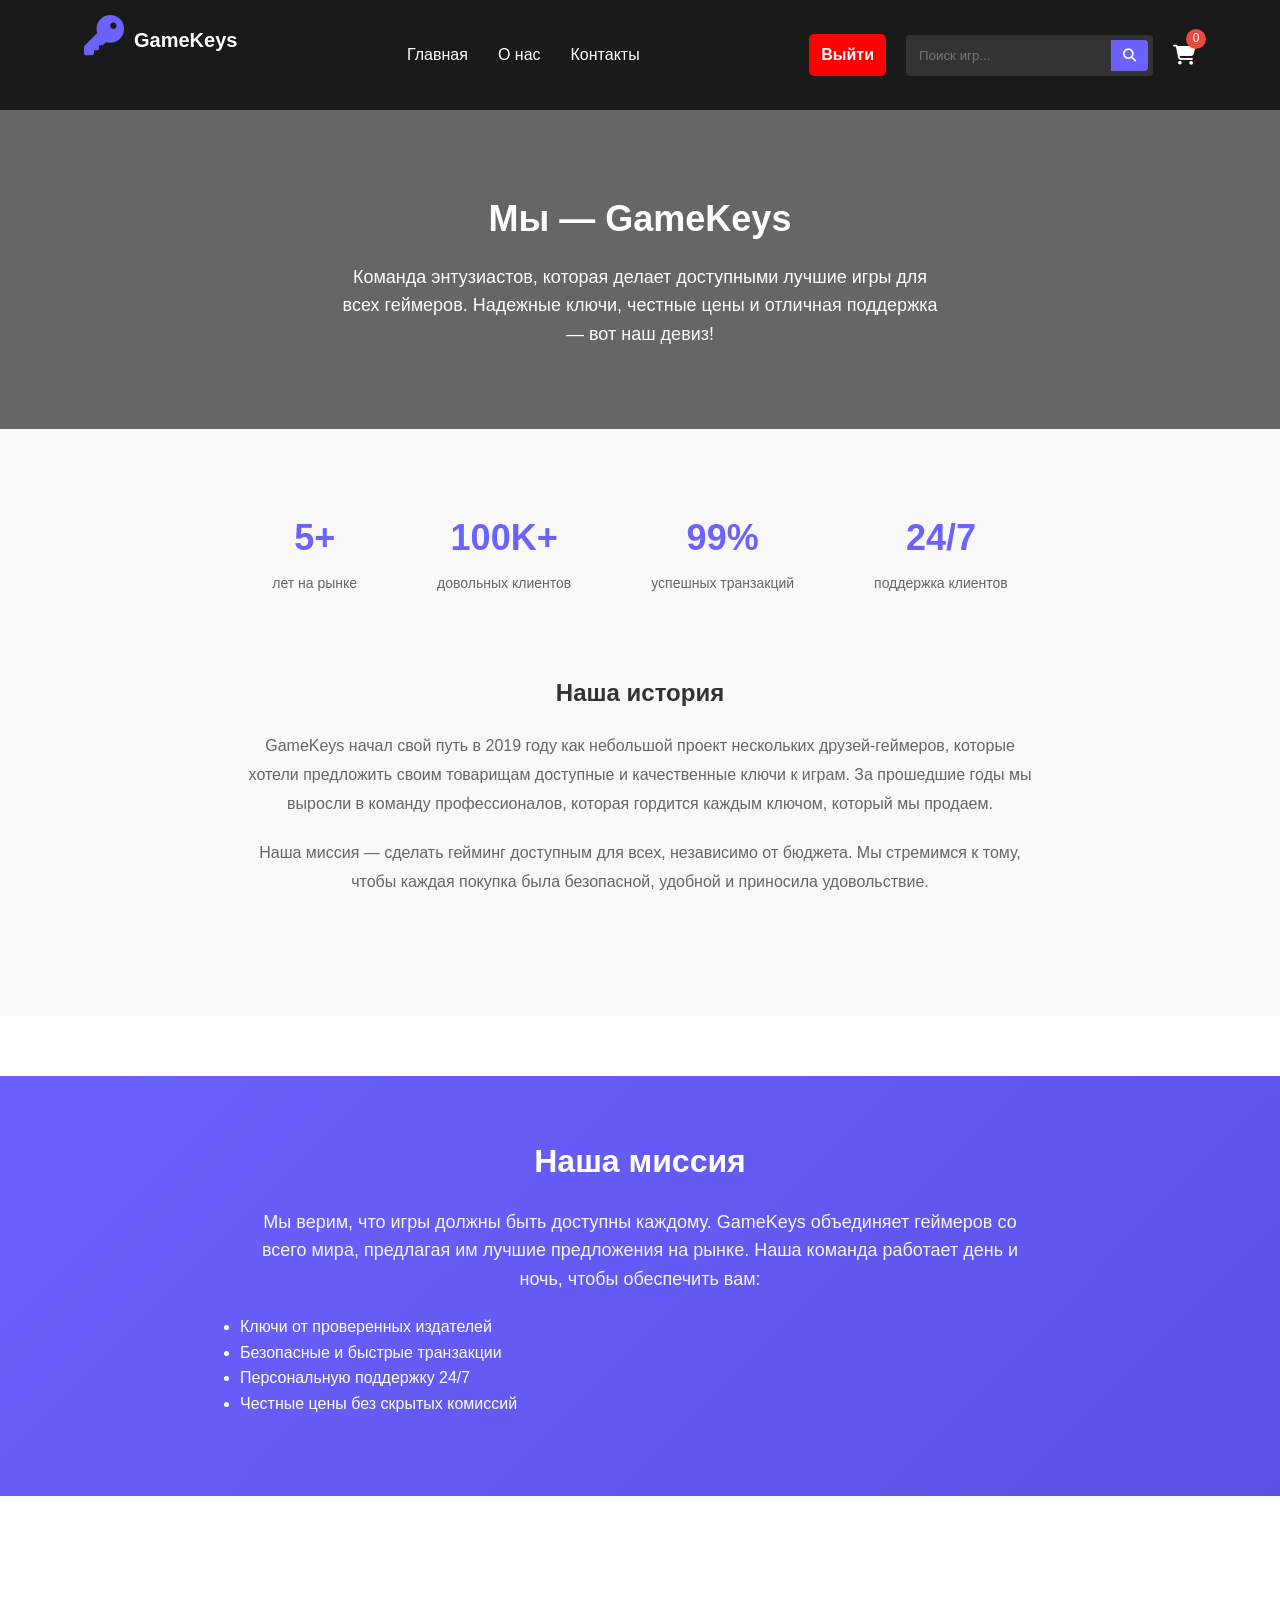
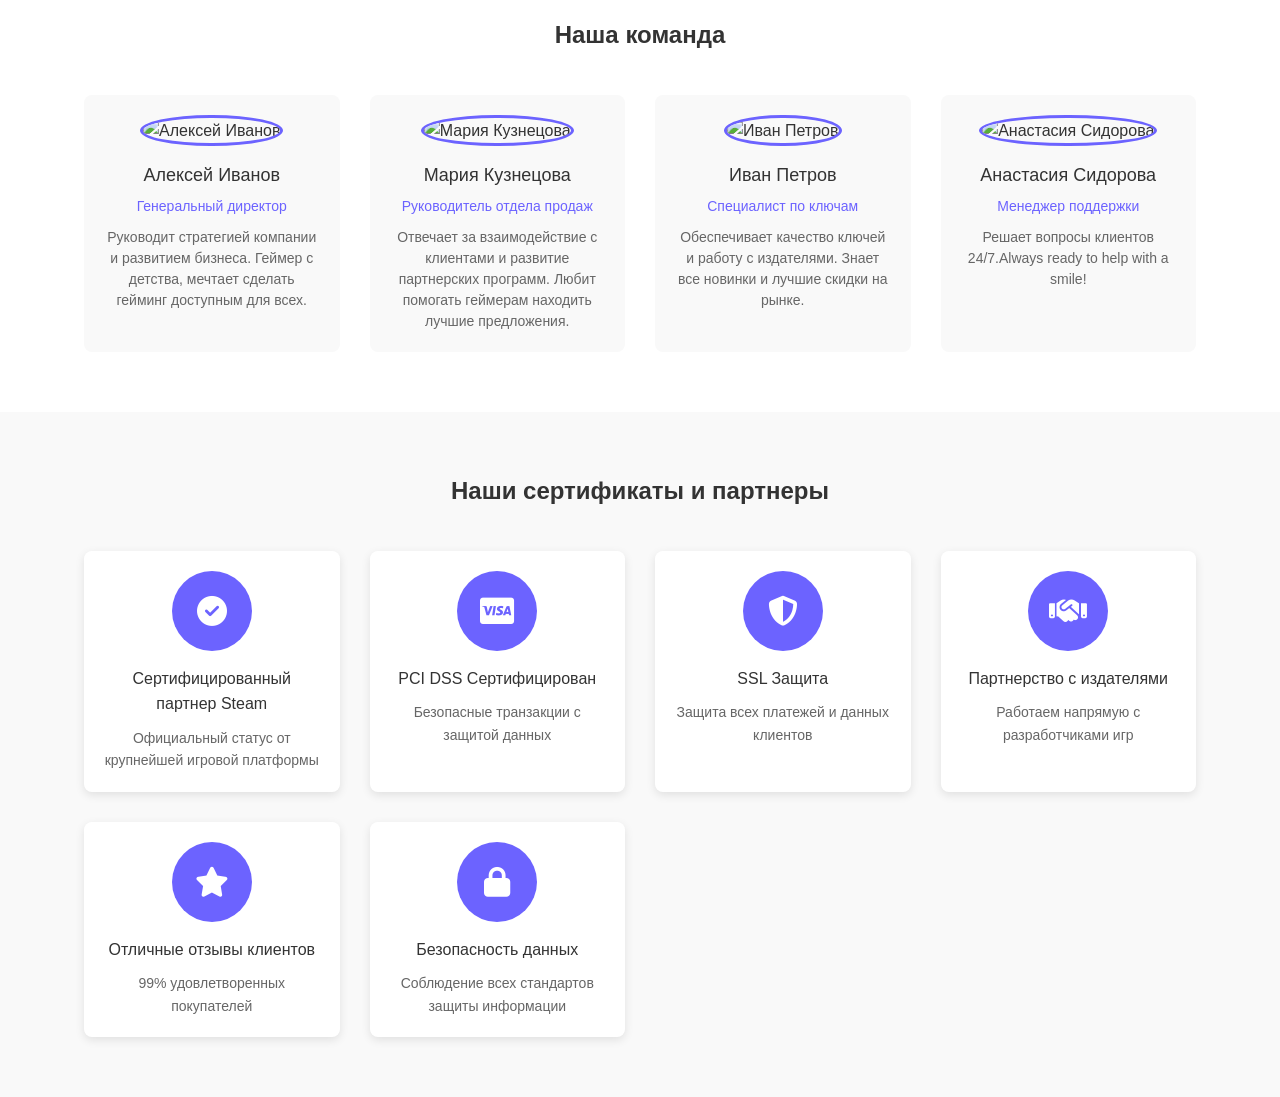
==== About.html @ 312d2781 "Добавлены страницы 'О нас' и 'Контакты'" ====
<!DOCTYPE html>
<html lang="ru">
<head>
    <meta charset="UTF-8">
    <meta name="viewport" content="width=device-width, initial-scale=1.0">
    <title>GameKeys - О нас</title>
    <link rel="stylesheet" href="Style.css">
    <link rel="stylesheet" href="https://cdnjs.cloudflare.com/ajax/libs/font-awesome/6.4.0/css/all.min.css">
    <style>
        /* Дополнительные стили для страницы "О нас" */
        .about-banner {
            background: linear-gradient(rgba(0, 0, 0, 0.6), rgba(0, 0, 0, 0.6)),
                        url('https://via.placeholder.com/1920x400/1a1a2e/ffffff?text=О+нас');
            background-size: cover;
            background-position: center;
            color: white;
            padding: 80px 0;
            text-align: center;
        }

        .about-banner h2 {
            font-size: 36px;
            margin-bottom: 15px;
        }

        .about-banner p {
            font-size: 18px;
            max-width: 600px;
            margin: 0 auto;
            line-height: 1.6;
        }

        .about-content {
            padding: 60px 0;
            background: #f9f9f9;
        }

        .about-stats {
            display: flex;
            justify-content: center;
            gap: 40px;
            margin-bottom: 60px;
            flex-wrap: wrap;
        }

        .stat-item {
            text-align: center;
            padding: 20px;
        }

        .stat-number {
            font-size: 36px;
            font-weight: bold;
            color: #6C63FF;
            margin-bottom: 5px;
        }

        .stat-label {
            color: #666;
            font-size: 14px;
        }

        .about-text {
            max-width: 800px;
            margin: 0 auto 60px;
            text-align: center;
        }

        .about-text h3 {
            color: #333;
            margin-bottom: 20px;
            font-size: 24px;
        }

        .about-text p {
            color: #666;
            margin-bottom: 20px;
            line-height: 1.8;
            font-size: 16px;
        }

        .team-section {
            padding: 60px 0;
            background: white;
        }

        .team-grid {
            display: grid;
            grid-template-columns: repeat(auto-fill, minmax(250px, 1fr));
            gap: 30px;
            margin-top: 40px;
        }

        .team-member {
            text-align: center;
            background: #f9f9f9;
            padding: 20px;
            border-radius: 8px;
            transition: transform 0.3s;
        }

        .team-member:hover {
            transform: translateY(-5px);
        }

        .team-photo {
            width: 120px;
            height: 120px;
            border-radius: 50%;
            object-fit: cover;
            margin: 0 auto 15px;
            border: 3px solid #6C63FF;
        }

        .team-name {
            font-size: 18px;
            color: #333;
            margin-bottom: 5px;
        }

        .team-role {
            color: #6C63FF;
            font-size: 14px;
            margin-bottom: 10px;
        }

        .team-description {
            color: #666;
            font-size: 14px;
            line-height: 1.5;
        }

        .certificates-section {
            padding: 60px 0;
            background: #f9f9f9;
        }

        .certificates-grid {
            display: grid;
            grid-template-columns: repeat(auto-fill, minmax(200px, 1fr));
            gap: 30px;
            margin-top: 40px;
        }

        .certificate-item {
            background: white;
            padding: 20px;
            border-radius: 8px;
            text-align: center;
            box-shadow: 0 3px 10px rgba(0, 0, 0, 0.1);
            transition: transform 0.3s;
        }

        .certificate-item:hover {
            transform: translateY(-5px);
        }

        .certificate-icon {
            width: 80px;
            height: 80px;
            margin: 0 auto 15px;
            background: #6C63FF;
            border-radius: 50%;
            display: flex;
            align-items: center;
            justify-content: center;
            color: white;
            font-size: 30px;
        }

        .certificate-name {
            font-size: 16px;
            color: #333;
            margin-bottom: 10px;
        }

        .testimonials-section {
            padding: 60px 0;
            background: white;
            text-align: center;
        }

        .testimonials-grid {
            display: grid;
            grid-template-columns: repeat(auto-fill, minmax(300px, 1fr));
            gap: 30px;
            margin-top: 40px;
        }

        .testimonial-item {
            background: #f9f9f9;
            padding: 25px;
            border-radius: 8px;
            text-align: left;
        }

        .testimonial-text {
            color: #666;
            margin-bottom: 15px;
            line-height: 1.6;
            font-style: italic;
        }

        .testimonial-author {
            display: flex;
            align-items: center;
        }

        .author-avatar {
            width: 40px;
            height: 40px;
            border-radius: 50%;
            object-fit: cover;
            margin-right: 12px;
        }

        .author-info h5 {
            color: #333;
            font-size: 14px;
            margin-bottom: 3px;
        }

        .author-role {
            color: #666;
            font-size: 12px;
        }

        .mission-statement {
            background: linear-gradient(135deg, #6C63FF, #5A51E6);
            color: white;
            padding: 60px 0;
            text-align: center;
            margin: 60px 0;
        }

        .mission-statement h2 {
            font-size: 32px;
            margin-bottom: 20px;
        }

        .mission-statement p {
            font-size: 18px;
            max-width: 800px;
            margin: 0 auto;
            opacity: 0.95;
        }

        /* Анимации */
        @keyframes fadeIn {
            from { opacity: 0; transform: translateY(20px); }
            to { opacity: 1; transform: translateY(0); }
        }

        .fade-in {
            animation: fadeIn 0.6s ease forwards;
        }

        .team-member, .certificate-item, .testimonial-item {
            opacity: 0;
        }

        .team-member:nth-child(1), .certificate-item:nth-child(1), .testimonial-item:nth-child(1) {
            animation-delay: 0.2s;
        }

        .team-member:nth-child(2), .certificate-item:nth-child(2), .testimonial-item:nth-child(2) {
            animation-delay: 0.4s;
        }

        .team-member:nth-child(3), .certificate-item:nth-child(3), .testimonial-item:nth-child(3) {
            animation-delay: 0.6s;
        }

        .team-member:nth-child(4), .certificate-item:nth-child(4), .testimonial-item:nth-child(4) {
            animation-delay: 0.8s;
        }
    </style>
</head>
<body>
    <header>
        <div class="container">
            <div class="logo">
                <i class="fas fa-key"></i>
                <h1>GameKeys</h1>
            </div>
            <nav>
                <ul>
                    <li><a href="Index.html">Главная</a></li>
                    <li><a href="About.html">О нас</a></li>
                    <li><a href="Contacts.html">Контакты</a></li>
                </ul>
            </nav>
            <div class="header-buttons">
                <div class="user-info" id="userInfo">
                    <span id="userName"></span>
                    <button class="btn logout-btn" id="logoutBtn">Выйти</button>
                </div>
                <div class="search-bar">
                    <input type="text" id="searchInput" placeholder="Поиск игр...">
                    <button id="searchButton"><i class="fas fa-search"></i></button>
                </div>
                <div class="cart-icon" id="cartIcon">
                    <i class="fas fa-shopping-cart"></i>
                    <span class="cart-count" id="cartCount">0</span>
                </div>
            </div>
        </div>
    </header>

    <section class="about-banner">
        <div class="container">
            <h2>Мы — GameKeys</h2>
            <p>Команда энтузиастов, которая делает доступными лучшие игры для всех геймеров. Надежные ключи, честные цены и отличная поддержка — вот наш девиз!</p>
        </div>
    </section>

    <section class="about-content">
        <div class="container">
            <div class="about-stats">
                <div class="stat-item fade-in">
                    <div class="stat-number">5+</div>
                    <div class="stat-label">лет на рынке</div>
                </div>
                <div class="stat-item fade-in">
                    <div class="stat-number">100K+</div>
                    <div class="stat-label">довольных клиентов</div>
                </div>
                <div class="stat-item fade-in">
                    <div class="stat-number">99%</div>
                    <div class="stat-label">успешных транзакций</div>
                </div>
                <div class="stat-item fade-in">
                    <div class="stat-number">24/7</div>
                    <div class="stat-label">поддержка клиентов</div>
                </div>
            </div>

            <div class="about-text fade-in">
                <h3>Наша история</h3>
                <p>GameKeys начал свой путь в 2019 году как небольшой проект нескольких друзей-геймеров, которые хотели предложить своим товарищам доступные и качественные ключи к играм. За прошедшие годы мы выросли в команду профессионалов, которая гордится каждым ключом, который мы продаем.</p>
                <p>Наша миссия — сделать гейминг доступным для всех, независимо от бюджета. Мы стремимся к тому, чтобы каждая покупка была безопасной, удобной и приносила удовольствие.</p>
            </div>
        </div>
    </section>

    <section class="mission-statement">
        <div class="container">
            <h2>Наша миссия</h2>
            <p>Мы верим, что игры должны быть доступны каждому. GameKeys объединяет геймеров со всего мира, предлагая им лучшие предложения на рынке. Наша команда работает день и ночь, чтобы обеспечить вам:</p>
            <ul style="text-align: left; max-width: 800px; margin: 20px auto; color: white;">
                <li>Ключи от проверенных издателей</li>
                <li>Безопасные и быстрые транзакции</li>
                <li>Персональную поддержку 24/7</li>
                <li>Честные цены без скрытых комиссий</li>
            </ul>
        </div>
    </section>

    <section class="team-section">
        <div class="container">
            <h2 style="text-align: center; margin-bottom: 40px;">Наша команда</h2>
            <div class="team-grid">
                <div class="team-member fade-in">
                    <img src="https://via.placeholder.com/120" alt="Алексей Иванов" class="team-photo">
                    <div class="team-name">Алексей Иванов</div>
                    <div class="team-role">Генеральный директор</div>
                    <div class="team-description">Руководит стратегией компании и развитием бизнеса. Геймер с детства, мечтает сделать гейминг доступным для всех.</div>
                </div>
                <div class="team-member fade-in">
                    <img src="https://via.placeholder.com/120" alt="Мария Кузнецова" class="team-photo">
                    <div class="team-name">Мария Кузнецова</div>
                    <div class="team-role">Руководитель отдела продаж</div>
                    <div class="team-description">Отвечает за взаимодействие с клиентами и развитие партнерских программ. Любит помогать геймерам находить лучшие предложения.</div>
                </div>
                <div class="team-member fade-in">
                    <img src="https://via.placeholder.com/120" alt="Иван Петров" class="team-photo">
                    <div class="team-name">Иван Петров</div>
                    <div class="team-role">Специалист по ключам</div>
                    <div class="team-description">Обеспечивает качество ключей и работу с издателями. Знает все новинки и лучшие скидки на рынке.</div>
                </div>
                <div class="team-member fade-in">
                    <img src="https://via.placeholder.com/120" alt="Анастасия Сидорова" class="team-photo">
                    <div class="team-name">Анастасия Сидорова</div>
                    <div class="team-role">Менеджер поддержки</div>
                    <div class="team-description">Решает вопросы клиентов 24/7.Always ready to help with a smile!</div>
                </div>
            </div>
        </div>
    </section>

    <section class="certificates-section">
        <div class="container">
            <h2 style="text-align: center; margin-bottom: 40px;">Наши сертификаты и партнеры</h2>
            <div class="certificates-grid">
                <div class="certificate-item fade-in">
                    <div class="certificate-icon"><i class="fas fa-check-circle"></i></div>
                    <div class="certificate-name">Сертифицированный партнер Steam</div>
                    <p style="color: #666; font-size: 14px;">Официальный статус от крупнейшей игровой платформы</p>
                </div>
                <div class="certificate-item fade-in">
                    <div class="certificate-icon"><i class="fab fa-cc-visa"></i></div>
                    <div class="certificate-name">PCI DSS Сертифицирован</div>
                    <p style="color: #666; font-size: 14px;">Безопасные транзакции с защитой данных</p>
                </div>
                <div class="certificate-item fade-in">
                    <div class="certificate-icon"><i class="fas fa-shield-alt"></i></div>
                    <div class="certificate-name">SSL Защита</div>
                    <p style="color: #666; font-size: 14px;">Защита всех платежей и данных клиентов</p>
                </div>
                <div class="certificate-item fade-in">
                    <div class="certificate-icon"><i class="fas fa-handshake"></i></div>
                    <div class="certificate-name">Партнерство с издателями</div>
                    <p style="color: #666; font-size: 14px;">Работаем напрямую с разработчиками игр</p>
                </div>
                <div class="certificate-item fade-in">
                    <div class="certificate-icon"><i class="fas fa-star"></i></div>
                    <div class="certificate-name">Отличные отзывы клиентов</div>
                    <p style="color: #666; font-size: 14px;">99% удовлетворенных покупателей</p>
                </div>
                <div class="certificate-item fade-in">
                    <div class="certificate-icon"><i class="fas fa-lock"></i></div>
                    <div class="certificate-name">Безопасность данных</div>
                    <p style="color: #666; font-size: 14px;">Соблюдение всех стандартов защиты информации</p>
                </div>
            </div>
        </div>
    </section>
---- Style.css ----
/* Сброс стилей */
* {
    margin: 0;
    padding: 0;
    box-sizing: border-box;
    font-family: 'Segoe UI', Tahoma, Geneva, Verdana, sans-serif;
}

body {
    line-height: 1.6;
    color: #333;
}

/* Контейнер */
.container {
    width: 90%;
    max-width: 1200px;
    margin: 0 auto;
    padding: 0 20px;
}

/* Заголовок */
header {
    background: #1a1a1a;
    color: white;
    padding: 15px 0;
    position: sticky;
    top: 0;
    z-index: 100;
}

header .container {
    display: flex;
    justify-content: space-between;
    align-items: center;
}

.logo {
    display: flex;
    align-items: center;
    gap: 10px;
}

.logo i {
    font-size: 24px;
    color: #6C63FF; /* Синий цвет для ключа */
}

.logo h1 {
    font-size: 20px;
}

nav ul {
    display: flex;
    list-style: none;
    gap: 30px;
}

nav a {
    color: white;
    text-decoration: none;
    font-weight: 500;
    transition: color 0.3s;
}

nav a:hover {
    color: #6C63FF;
}

.search-bar {
    display: flex;
    align-items: center;
}

.search-bar input {
    padding: 8px 15px;
    border: none;
    border-radius: 20px 0 0 20px;
    width: 200px;
}

.search-bar button {
    padding: 8px 15px;
    background: #6C63FF;
    border: none;
    border-radius: 0 20px 20px 0;
    color: white;
    cursor: pointer;
}

/* Героический блок */
.hero {
    background: linear-gradient(rgba(0, 0, 0, 0.7), rgba(0, 0, 0, 0.7)), url('https://via.placeholder.com/1920x600/1a1a2e/ffffff?text=Game+Keys+Background');
    background-size: cover;
    background-position: center;
    color: white;
    padding: 100px 0;
    text-align: center;
}

.hero h2 {
    font-size: 36px;
    margin-bottom: 15px;
}

.hero p {
    font-size: 18px;
    margin-bottom: 25px;
    max-width: 600px;
    margin-left: auto;
    margin-right: auto;
}

.btn {
    display: inline-block;
    padding: 12px 30px;
    background: #6C63FF;
    color: white;
    text-decoration: none;
    border-radius: 5px;
    font-weight: bold;
    transition: background 0.3s;
}

.btn:hover {
    background: #5a51e6;
}

/* Раздел игр */
.games {
    padding: 60px 0;
}

.games h2 {
    text-align: center;
    margin-bottom: 40px;
    font-size: 28px;
}

.game-grid {
    display: grid;
    grid-template-columns: repeat(auto-fill, minmax(280px, 1fr));
    gap: 25px;
}

.game-card {
    background: white;
    border-radius: 8px;
    overflow: hidden;
    box-shadow: 0 5px 15px rgba(0, 0, 0, 0.1);
    transition: transform 0.3s, box-shadow 0.3s;
}

.game-card:hover {
    transform: translateY(-5px);
    box-shadow: 0 10px 25px rgba(0, 0, 0, 0.15);
}

.game-image {
    height: 300px;
    overflow: hidden;
}

.game-image img {
    width: 100%;
    height: 100%;
    object-fit: cover;
    transition: transform 0.5s;
}

.game-card:hover .game-image img {
    transform: scale(1.05);
}

.game-details {
    padding: 20px;
}

.game-details h3 {
    margin-bottom: 10px;
    font-size: 18px;
}

.price {
    font-size: 20px;
    font-weight: bold;
    color: #6C63FF;
}

.original-price {
    text-decoration: line-through;
    color: #999;
    font-size: 16px;
    margin-left: 5px;
}

.discount {
    color: #e74c3c;
    font-weight: bold;
    margin: 10px 0;
}

.game-details .btn {
    width: 100%;
    padding: 10px;
    margin-top: 15px;
}

/* Подвал */
footer {
    background: #1a1a1a;
    color: white;
    padding: 40px 0 20px;
}

.footer-content {
    display: flex;
    justify-content: space-between;
    flex-wrap: wrap;
    gap: 30px;
}

.footer-logo {
    flex: 1;
    min-width: 200px;
}

.footer-logo i {
    font-size: 24px;
    color: #6C63FF;
}

.footer-logo h3 {
    font-size: 20px;
    margin-top: 10px;
}

.footer-links h4,
.social h4 {
    font-size: 18px;
    margin-bottom: 20px;
}

.footer-links ul,
.social ul {
    list-style: none;
}

.footer-links li,
.social li {
    margin-bottom: 10px;
}

.footer-links a,
.social a {
    color: #ccc;
    text-decoration: none;
    transition: color 0.3s;
}

.footer-links a:hover,
.social a:hover {
    color: #6C63FF;
}

.social ul {
    display: flex;
    gap: 15px;
}

.social a {
    color: #6C63FF;
    font-size: 20px;
}

.copyright {
    text-align: center;
    margin-top: 30px;
    padding-top: 20px;
    border-top: 1px solid #333;
    color: #999;
    font-size: 14px;
}

/* Отзывчивый дизайн */
@media (max-width: 768px) {
    header .container {
        flex-direction: column;
        gap: 20px;
    }

    nav ul {
        gap: 20px;
    }

    .search-bar {
        width: 100%;
        margin-top: 15px;
    }

    .search-bar input {
        width: 100%;
        border-radius: 20px;
    }

    .search-bar button {
        border-radius: 0 20px 20px 0;
        padding-left: 0;
    }

    .hero h2 {
        font-size: 28px;
    }

    .game-grid {
        grid-template-columns: 1fr;
    }

    .footer-content {
        flex-direction: column;
    }

    footer {
        padding: 20px 0;
    }

    .copyright {
        padding-top: 10px;
    }
}

/* ... (все предыдущие стили остаются без изменений) */

/* Кнопки в шапке */
.header-buttons {
    display: flex;
    align-items: center;
    gap: 20px;
}

.cart-icon {
    position: relative;
    cursor: pointer;
    color: white;
    font-size: 20px;
}

.cart-count {
    position: absolute;
    top: -10px;
    right: -10px;
    background: #e74c3c;
    color: white;
    border-radius: 50%;
    width: 20px;
    height: 20px;
    display: flex;
    align-items: center;
    justify-content: center;
    font-size: 12px;
}

/* Модальное окно корзины */
.cart-modal {
    display: none;
    position: fixed;
    top: 0;
    left: 0;
    width: 100%;
    height: 100%;
    background: rgba(0, 0, 0, 0.5);
    z-index: 1000;
    overflow-y: auto;
}

.cart-content {
    background: white;
    margin: 20px auto;
    width: 90%;
    max-width: 500px;
    border-radius: 8px;
    overflow: hidden;
    position: relative;
}

.close-cart {
    position: absolute;
    top: 10px;
    right: 10px;
    font-size: 24px;
    cursor: pointer;
    color: #666;
}

.cart-content h2 {
    padding: 15px 20px;
    border-bottom: 1px solid #eee;
    text-align: center;
}

.cart-items {
    padding: 20px;
}

.cart-item {
    display: flex;
    margin-bottom: 15px;
    padding-bottom: 15px;
    border-bottom: 1px solid #eee;
}

.cart-item:nth-last-child(1) {
    border-bottom: none;
}

.cart-item-image {
    width: 60px;
    height: 60px;
    object-fit: cover;
    margin-right: 15px;
}

.cart-item-info h4 {
    font-size: 16px;
    margin-bottom: 5px;
}

.cart-item-price {
    font-weight: bold;
    color: #6C63FF;
}

.remove-item {
    margin-left: auto;
    color: #e74c3c;
    background: none;
    border: none;
    cursor: pointer;
    font-size: 18px;
}

.cart-total {
    padding: 15px 20px;
    background: #f9f9f9;
    text-align: center;
}

.cart-total p {
    font-size: 18px;
    margin-bottom: 15px;
}

.checkout-btn {
    width: 100%;
    background: #6C63FF;
    padding: 12px;
    font-size: 16px;
}

/* Кнопка "В корзину" */
.add-to-cart {
    background: #6C63FF;
    margin-top: 15px;
}

/* Адаптация для мобильных устройств */
@media (max-width: 768px) {
    .header-buttons {
        gap: 10px;
    }

    .cart-modal {
        margin: 0 10px;
    }
}
/* Поле поиска */
.search-bar {
    display: flex;
    align-items: center;
    max-width: 300px;
    background: #333;
    border-radius: 4px;
    padding: 5px;
}

.search-bar input {
    flex: 1;
    padding: 8px;
    border: none;
    background: transparent;
    color: white;
    outline: none;
}

.search-bar button {
    background: #6C63FF;
    border: none;
    padding: 8px 12px;
    border-radius: 0 4px 4px 0;
    cursor: pointer;
    color: white;
}

/* Выделение найденных игр */
.game-card.highlight {
    border: 2px solid #6C63FF;
    transform: scale(1.02);
    transition: transform 0.2s;
}

/* Стиль для страницы входа */
.login-container {
    display: flex;
    justify-content: center;
    align-items: center;
    min-height: 100vh;
    background: linear-gradient(135deg, #1a1a2e 0%, #16213e 100%);
    color: white;
}

.login-box {
    background: rgba(30, 41, 59, 0.9);
    padding: 40px;
    border-radius: 10px;
    width: 100%;
    max-width: 450px;
    box-shadow: 0 10px 30px rgba(0, 0, 0, 0.3);
}

.logo {
    text-align: center;
    margin-bottom: 30px;
}

.logo i {
    font-size: 40px;
    color: #6C63FF;
    margin-bottom: 10px;
}

.tabs {
    display: flex;
    margin-bottom: 20px;
    border-bottom: 1px solid rgba(255, 255, 255, 0.1);
}

.tab-btn {
    flex: 1;
    padding: 10px 20px;
    background: none;
    border: none;
    color: #aaa;
    cursor: pointer;
    font-size: 16px;
    transition: all 0.3s;
}

.tab-btn.active {
    color: #6C63FF;
    border-bottom: 2px solid #6C63FF;
}

.tab-content {
    display: none;
}

.tab-content.active {
    display: block;
}

.input-group {
    position: relative;
    margin-bottom: 20px;
}

.input-group input {
    width: 100%;
    padding: 12px 15px 12px 40px;
    background: rgba(255, 255, 255, 0.1);
    border: 1px solid rgba(255, 255, 255, 0.2);
    border-radius: 5px;
    color: white;
    font-size: 16px;
    transition: all 0.3s;
}

.input-group input:focus {
    outline: none;
    border-color: #6C63FF;
}

.toggle-password {
    position: absolute;
    right: 20px;
    top: 50%;
    transform: translateY(-50%);
    cursor: pointer;
    color: #aaa;
}

.forgot-password {
    text-align: center;
    margin-top: 15px;
    font-size: 14px;
}

.forgot-password a {
    color: #6C63FF;
    text-decoration: none;
}

.btn {
    width: 100%;
    padding: 12px;
    border: none;
    border-radius: 5px;
    font-size: 16px;
    cursor: pointer;
    transition: all 0.3s;
}

.login-btn {
    background: #6C63FF;
    color: white;
    margin-top: 10px;
}

.register-btn {
    background: #4CAF50;
    color: white;
    margin-top: 10px;
}

.btn:hover {
    opacity: 0.9;
}

.user-info {
    display: none;
    flex-direction: column;
    align-items: center;
}

.user-info.signed-in {
    display: flex;
}

.user-info.signed-in button {
    background: #e74c3c;
    margin-top: 5px;
}

@media (min-width: 768px) {
    .user-info {
        display: flex;
    }

    .user-info.signed-in {
        display: flex;
    }
}

/* Баннер контактов */
.contacts-banner {
    background: linear-gradient(rgba(0, 0, 0, 0.7), rgba(0, 0, 0, 0.7)), url('https://via.placeholder.com/1920x400/1a1a2e/ffffff?text=GameKeys+Contacts');
    background-size: cover;
    background-position: center;
    color: white;
    padding: 80px 0;
    text-align: center;
}

.contacts-banner h2 {
    font-size: 36px;
    margin-bottom: 15px;
}

.contacts-banner p {
    font-size: 18px;
    max-width: 600px;
    margin: 0 auto;
}

/* Раздел контактов */
.contacts-content {
    padding: 60px 0;
    background: #f9f9f9;
}

.contacts-grid {
    display: grid;
    grid-template-columns: 1fr 1fr;
    gap: 40px;
}

.contact-info {
    background: white;
    padding: 30px;
    border-radius: 8px;
    box-shadow: 0 3px 10px rgba(0, 0, 0, 0.1);
}

.contact-item {
    display: flex;
    margin-bottom: 20px;
}

.contact-item i {
    font-size: 24px;
    color: #6C63FF;
    min-width: 50px;
    margin-right: 15px;
    flex-shrink: 0;
}

.contact-item div {
    flex: 1;
}

.contact-item h4 {
    color: #333;
    margin-bottom: 5px;
    font-size: 16px;
}

.contact-item p {
    color: #666;
    font-size: 14px;
}

.social-links {
    margin-top: 30px;
    border-top: 1px solid #eee;
    padding-top: 20px;
}

.social-links h4 {
    color: #333;
    margin-bottom: 15px;
}

.social-icons {
    display: flex;
    gap: 15px;
}

.social-icons a {
    color: #6C63FF;
    font-size: 20px;
    transition: color 0.3s;
}

.social-icons a:hover {
    color: #5a51e6;
}

/* Форма обратной связи */
.contact-form {
    background: white;
    padding: 30px;
    border-radius: 8px;
    box-shadow: 0 3px 10px rgba(0, 0, 0, 0.1);
}

.contact-form h3 {
    margin-bottom: 20px;
    color: #333;
}

.form-group {
    margin-bottom: 20px;
}

.form-group input,
.form-group select,
.form-group textarea {
    width: 100%;
    padding: 12px;
    border: 1px solid #ddd;
    border-radius: 5px;
    font-family: inherit;
    font-size: 14px;
}

.form-group textarea {
    resize: vertical;
    min-height: 120px;
}

.contact-form button {
    width: 100%;
    background: #6C63FF;
    color: white;
    padding: 12px;
    border: none;
    border-radius: 5px;
    font-size: 16px;
    cursor: pointer;
    transition: background 0.3s;
}

.contact-form button:hover {
    background: #5a51e6;
}

.form-status {
    margin-top: 20px;
    padding: 10px;
    border-radius: 5px;
    text-align: center;
}

.form-status.success {
    background: rgba(76, 175, 80, 0.1);
    color: #4CAF50;
}

.form-status.error {
    background: rgba(231, 76, 60, 0.1);
    color: #E74C3C;
}

/* FAQ раздел */
.faq-section {
    padding: 60px 0;
}

.faq-section h2 {
    text-align: center;
    margin-bottom: 40px;
    font-size: 28px;
}

.faq-grid {
    display: grid;
    grid-template-columns: repeat(auto-fill, minmax(300px, 1fr));
    gap: 30px;
}

.faq-item {
    background: white;
    padding: 30px;
    border-radius: 8px;
    box-shadow: 0 3px 10px rgba(0, 0, 0, 0.1);
    transition: transform 0.3s;
}

.faq-item:hover {
    transform: translateY(-5px);
}

.faq-item h4 {
    color: #6C63FF;
    margin-bottom: 15px;
    font-size: 18px;
}

.faq-item p {
    color: #666;
    line-height: 1.6;
}

.show-all-faq {
    display: block;
    margin: 40px auto 0;
    text-align: center;
}

/* Адаптация для мобильных устройств */
@media (max-width: 768px) {
    .contacts-grid {
        grid-template-columns: 1fr;
    }

    .faq-grid {
        grid-template-columns: 1fr;
    }

    .footer-content {
        grid-template-columns: 1fr;
        text-align: center;
    }
}

.logout-btn {
    background: red;
}
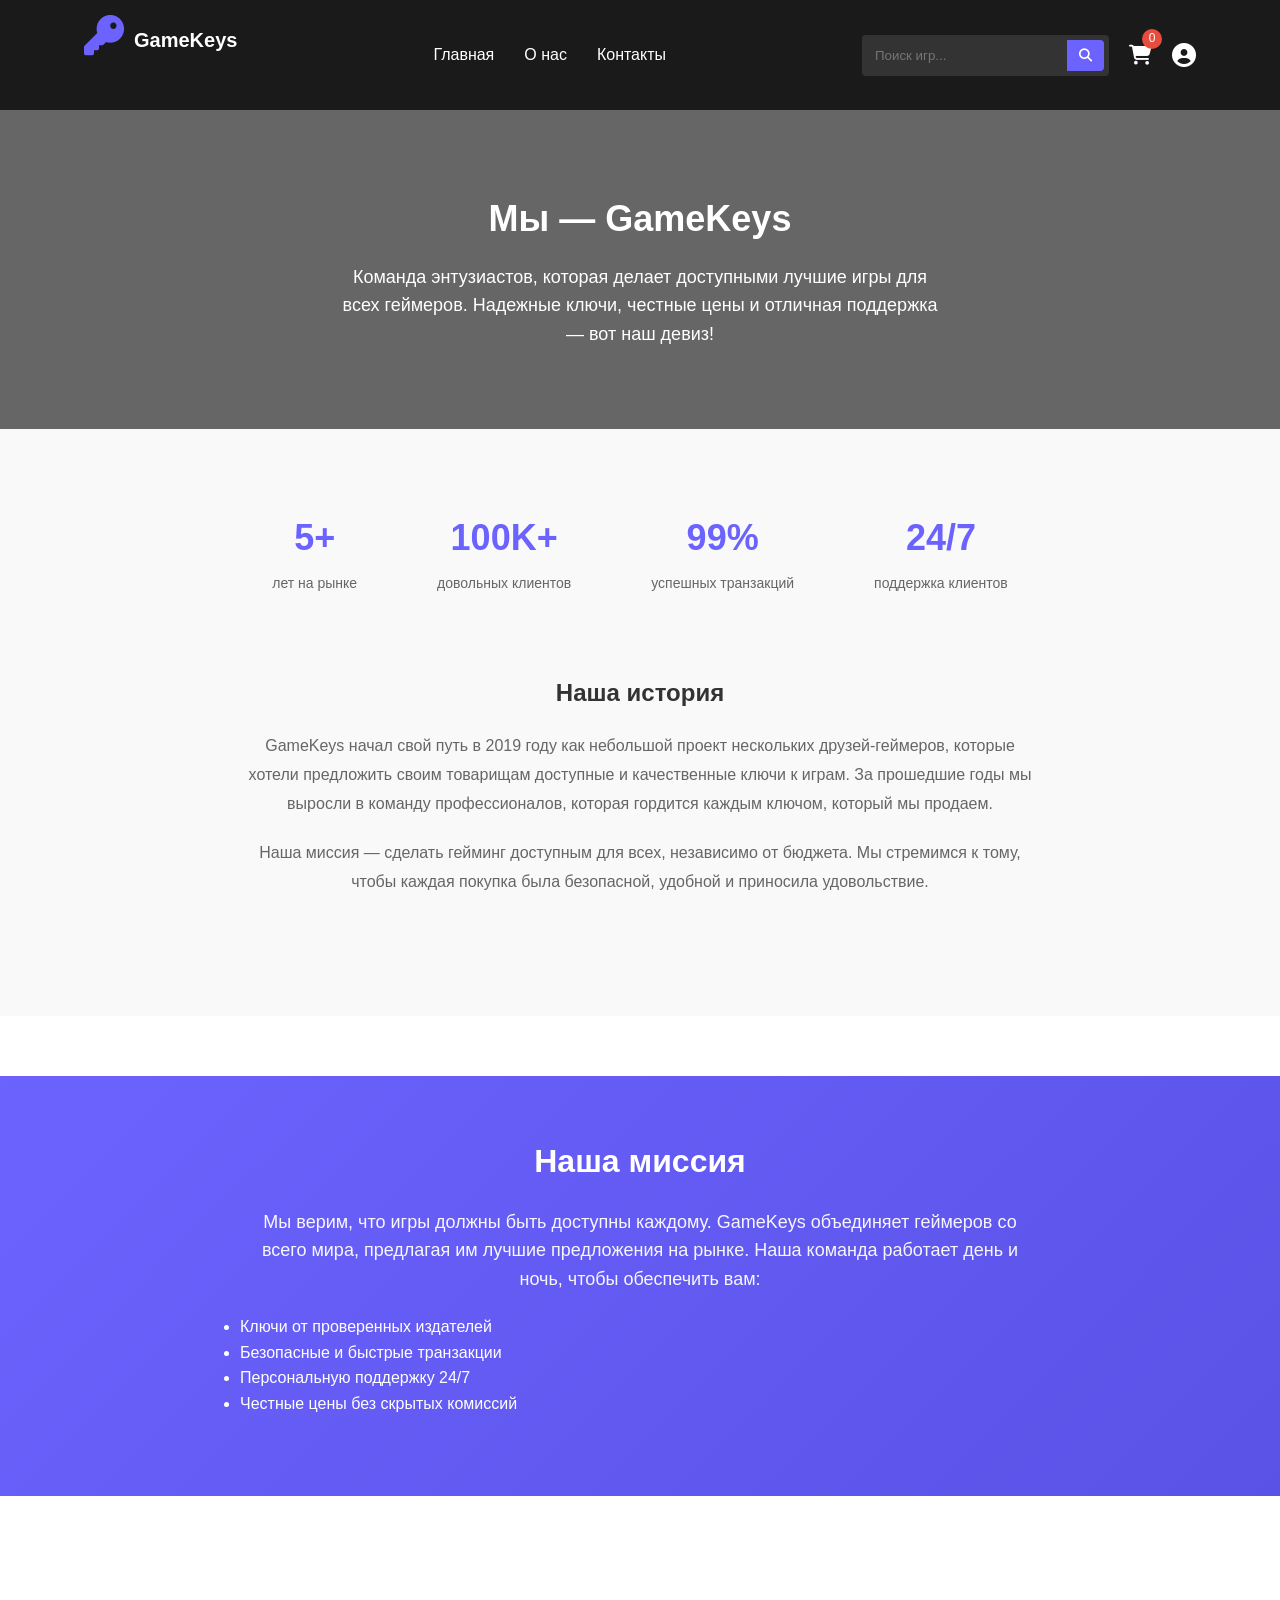
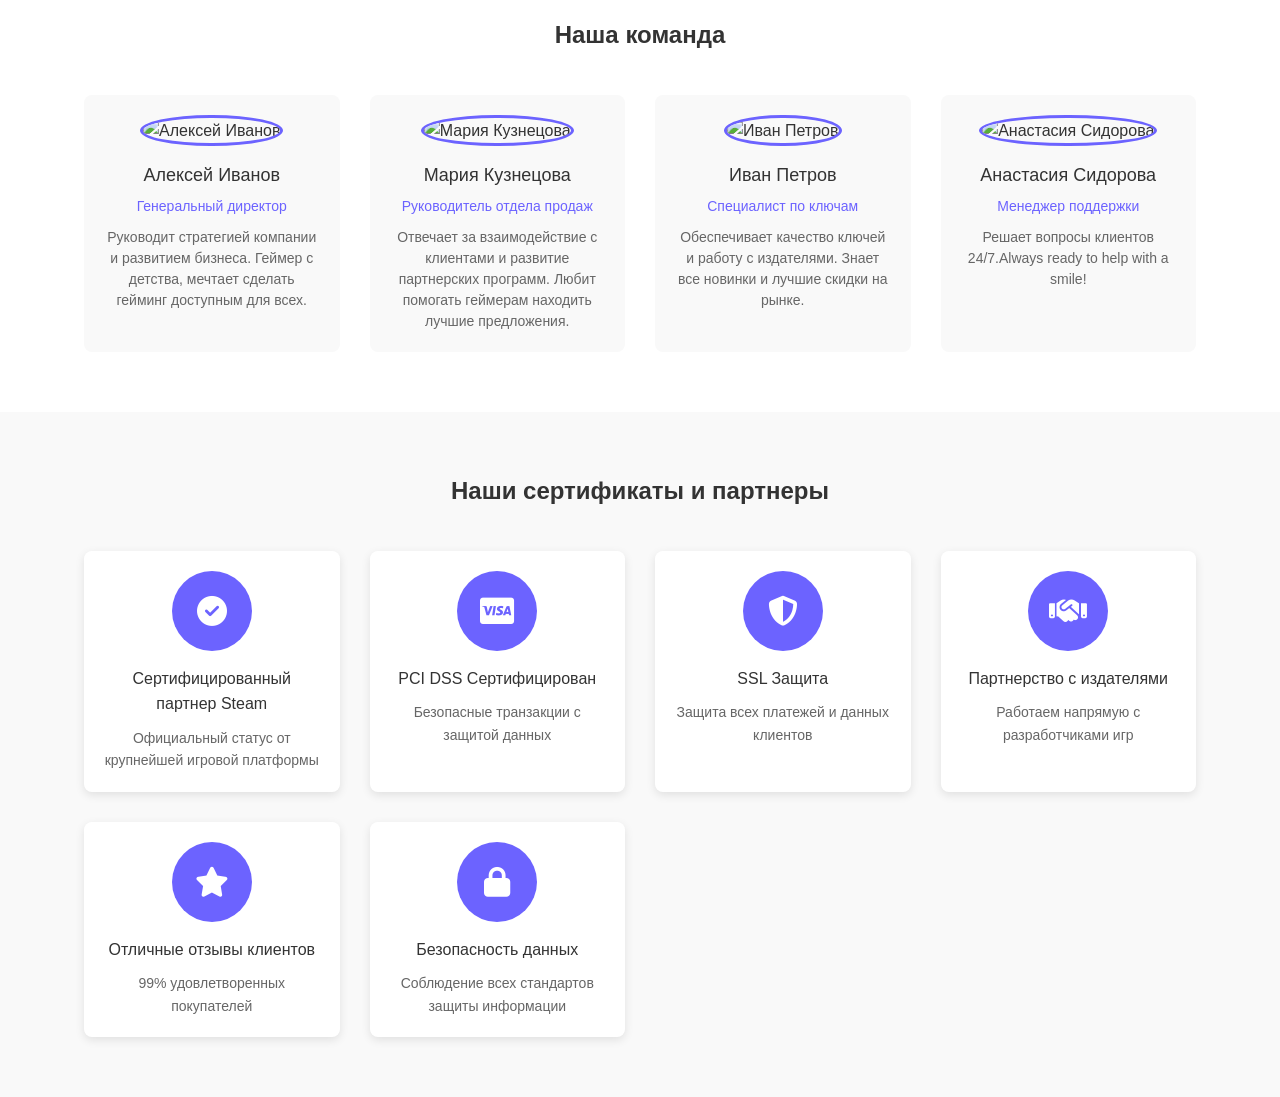
==== commit 2b7232cb: "Финальные изменения" ====
--- a/About.html
+++ b/About.html
@@ -291,19 +291,26 @@
                 </ul>
             </nav>
             <div class="header-buttons">
-                <div class="user-info" id="userInfo">
-                    <span id="userName"></span>
-                    <button class="btn logout-btn" id="logoutBtn">Выйти</button>
-                </div>
                 <div class="search-bar">
-                    <input type="text" id="searchInput" placeholder="Поиск игр...">
+                    <input
+                        type="text"
+                        id="searchInput"
+                        placeholder="Поиск игр..."
+                        onkeyup="filterGames()"
+                    >
                     <button id="searchButton"><i class="fas fa-search"></i></button>
                 </div>
                 <div class="cart-icon" id="cartIcon">
                     <i class="fas fa-shopping-cart"></i>
                     <span class="cart-count" id="cartCount">0</span>
                 </div>
-            </div>
+                <div class="profile-icon" id="profileIcon">
+                    <i class="fas fa-user-circle"></i>
+                    <div class="profile-menu" id="profileMenu">
+                        <a href="#" class="profile-link" id="logoutLink">Выйти</a>
+                    </div>
+                </div>
+            </div>            
         </div>
     </header>
 
@@ -361,25 +368,25 @@
             <h2 style="text-align: center; margin-bottom: 40px;">Наша команда</h2>
             <div class="team-grid">
                 <div class="team-member fade-in">
-                    <img src="https://via.placeholder.com/120" alt="Алексей Иванов" class="team-photo">
+                    <img src="https://i.pinimg.com/originals/74/a3/b6/74a3b6a8856b004dfff824ae9668fe9b.jpg?nii=t" alt="Алексей Иванов" class="team-photo">
                     <div class="team-name">Алексей Иванов</div>
                     <div class="team-role">Генеральный директор</div>
                     <div class="team-description">Руководит стратегией компании и развитием бизнеса. Геймер с детства, мечтает сделать гейминг доступным для всех.</div>
                 </div>
                 <div class="team-member fade-in">
-                    <img src="https://via.placeholder.com/120" alt="Мария Кузнецова" class="team-photo">
+                    <img src="https://i.pinimg.com/originals/74/a3/b6/74a3b6a8856b004dfff824ae9668fe9b.jpg?nii=t" alt="Мария Кузнецова" class="team-photo">
                     <div class="team-name">Мария Кузнецова</div>
                     <div class="team-role">Руководитель отдела продаж</div>
                     <div class="team-description">Отвечает за взаимодействие с клиентами и развитие партнерских программ. Любит помогать геймерам находить лучшие предложения.</div>
                 </div>
                 <div class="team-member fade-in">
-                    <img src="https://via.placeholder.com/120" alt="Иван Петров" class="team-photo">
+                    <img src="https://i.pinimg.com/originals/74/a3/b6/74a3b6a8856b004dfff824ae9668fe9b.jpg?nii=t" alt="Иван Петров" class="team-photo">
                     <div class="team-name">Иван Петров</div>
                     <div class="team-role">Специалист по ключам</div>
                     <div class="team-description">Обеспечивает качество ключей и работу с издателями. Знает все новинки и лучшие скидки на рынке.</div>
                 </div>
                 <div class="team-member fade-in">
-                    <img src="https://via.placeholder.com/120" alt="Анастасия Сидорова" class="team-photo">
+                    <img src="https://i.pinimg.com/originals/74/a3/b6/74a3b6a8856b004dfff824ae9668fe9b.jpg?nii=t" alt="Анастасия Сидорова" class="team-photo">
                     <div class="team-name">Анастасия Сидорова</div>
                     <div class="team-role">Менеджер поддержки</div>
                     <div class="team-description">Решает вопросы клиентов 24/7.Always ready to help with a smile!</div>
--- a/Style.css
+++ b/Style.css
@@ -884,4 +884,62 @@
 
 .logout-btn {
     background: red;
+}
+
+/* Значок профиля */
+.profile-icon {
+    position: relative;
+    cursor: pointer;
+    color: white;
+    font-size: 24px;
+    display: flex;
+    align-items: center;
+}
+
+.profile-icon:hover .profile-menu {
+    display: block;
+}
+
+/* Меню профиля */
+.profile-menu {
+    position: absolute;
+    top: 100%;
+    right: 0;
+    background: #2a2a2a;
+    border-radius: 4px;
+    box-shadow: 0 2px 5px rgba(0, 0, 0, 0.2);
+    width: 150px;
+    opacity: 0;
+    visibility: hidden;
+    transition: all 0.2s ease;
+    z-index: 10;
+}
+
+.profile-menu.show {
+    opacity: 1;
+    visibility: visible;
+}
+
+.profile-link {
+    display: block;
+    padding: 10px 15px;
+    color: white;
+    text-decoration: none;
+    transition: background 0.2s;
+}
+
+.profile-link:hover {
+    background: #333;
+}
+
+/* Адаптация для мобильных */
+@media (max-width: 768px) {
+    .profile-icon {
+        font-size: 22px;
+    }
+
+    .profile-menu {
+        width: 100%;
+        left: 0;
+    }
 }
